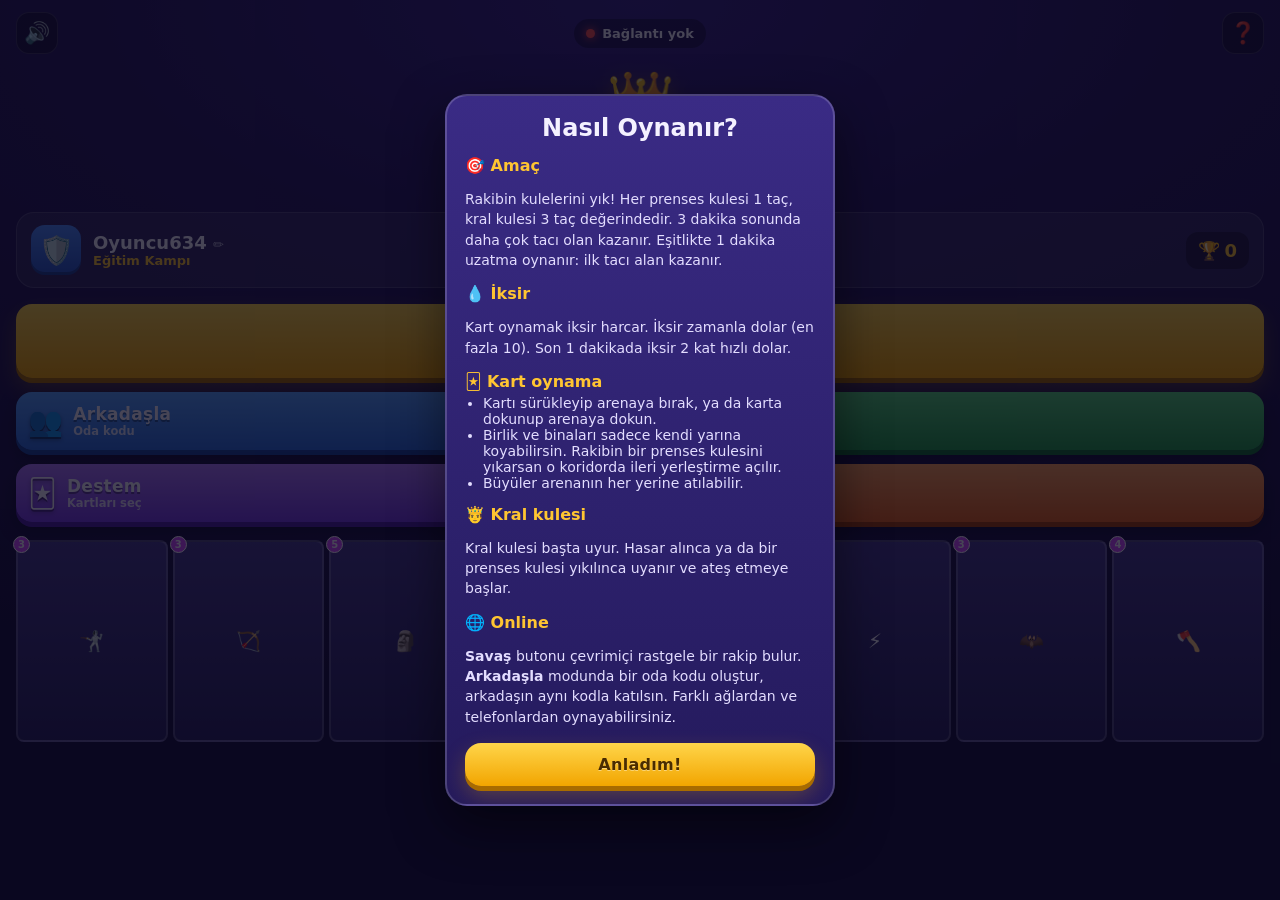
==== tac-arena/www/index.html @ 37b91385 "Add Taç Arena: online Clash Royale-style tower battle game for Android - HTML5/Canvas game engine wi" ====
<!DOCTYPE html>
<html lang="tr">
<head>
  <meta charset="UTF-8">
  <meta name="viewport" content="width=device-width, initial-scale=1, maximum-scale=1, user-scalable=no, viewport-fit=cover">
  <meta name="theme-color" content="#1b1440">
  <title>Taç Arena</title>
  <link rel="stylesheet" href="css/style.css">
</head>
<body>
<div id="app">

  <!-- ============ ANA MENÜ ============ -->
  <section id="home" class="screen active">
    <div class="home-top">
      <button class="icon-btn" id="btnSound" aria-label="Ses">🔊</button>
      <div class="net-pill" id="netPill"><span class="dot"></span><span id="netText">Bağlanıyor…</span></div>
      <button class="icon-btn" id="btnHelp" aria-label="Nasıl oynanır">❓</button>
    </div>

    <div class="logo">
      <div class="logo-crown">👑</div>
      <h1>TAÇ ARENA</h1>
      <p>Kuleleri yık, tacı kap!</p>
    </div>

    <div class="profile-card" id="profileCard">
      <div class="avatar" id="pAvatar">🛡️</div>
      <div class="pinfo">
        <div class="pname"><span id="pName">Oyuncu</span> <span class="edit">✏️</span></div>
        <div class="parena" id="pArena">Eğitim Kampı</div>
      </div>
      <div class="ptrophy"><span>🏆</span><b id="pTrophy">0</b></div>
    </div>

    <div class="menu">
      <button class="btn btn-big btn-gold" id="btnOnline">
        <span class="bi">⚔️</span><span><b>SAVAŞ</b><small>Online rakip bul</small></span>
      </button>
      <div class="menu-row">
        <button class="btn btn-blue" id="btnFriend"><span class="bi">👥</span><span><b>Arkadaşla</b><small>Oda kodu</small></span></button>
        <button class="btn btn-green" id="btnBot"><span class="bi">🤖</span><span><b>Antrenman</b><small>Bota karşı</small></span></button>
      </div>
      <div class="menu-row">
        <button class="btn btn-purple" id="btnDeck"><span class="bi">🃏</span><span><b>Destem</b><small>Kartları seç</small></span></button>
        <button class="btn btn-orange" id="btnAch"><span class="bi">🏅</span><span><b>Başarımlar</b><small id="achCount">0/0</small></span></button>
      </div>
    </div>

    <div class="deck-preview" id="deckPreview"></div>
    <div class="stats-line" id="statsLine"></div>
  </section>

  <!-- ============ DESTE ============ -->
  <section id="deck" class="screen">
    <header class="bar">
      <button class="icon-btn" data-back>←</button>
      <h2>Destem</h2>
      <div class="avg">Ort. ⚗️ <b id="avgElixir">0</b></div>
    </header>
    <div class="scroll">
      <div class="hint" id="deckHint">Bir karta dokun: bilgi gör, desteye ekle veya değiştir.</div>
      <div class="card-grid deck-grid" id="deckGrid"></div>
      <h3 class="sub">Tüm Kartlar <small id="collCount"></small></h3>
      <div class="card-grid" id="collGrid"></div>
    </div>
  </section>

  <!-- ============ ARAMA ============ -->
  <section id="search" class="screen center">
    <div class="search-box">
      <div class="spinner"><span>⚔️</span></div>
      <h2 id="searchTitle">Rakip aranıyor…</h2>
      <div class="search-time" id="searchTime">0:00</div>
      <p class="muted" id="searchInfo">Çevrimiçi oyuncular: –</p>
      <p class="tip" id="searchTip"></p>
      <button class="btn btn-red" id="btnCancelSearch">İptal</button>
    </div>
  </section>

  <!-- ============ ARKADAŞ ODASI ============ -->
  <section id="room" class="screen">
    <header class="bar">
      <button class="icon-btn" data-back>←</button>
      <h2>Arkadaşla Oyna</h2>
      <div></div>
    </header>
    <div class="scroll room-body">
      <div class="panel">
        <h3>1) Oda oluştur</h3>
        <p class="muted">Kodu arkadaşına gönder, o da “Katıl” kısmına yazsın.</p>
        <button class="btn btn-gold wide" id="btnCreateRoom">Oda Oluştur</button>
        <div class="room-code hidden" id="roomCodeBox">
          <div class="code" id="roomCode">----</div>
          <button class="btn btn-small" id="btnShareCode">📋 Kopyala / Paylaş</button>
        </div>
      </div>
      <div class="or">veya</div>
      <div class="panel">
        <h3>2) Odaya katıl</h3>
        <input id="roomInput" class="code-input" inputmode="numeric" maxlength="4" placeholder="0000" autocomplete="off">
        <button class="btn btn-blue wide" id="btnJoinRoom">Katıl</button>
      </div>
      <div class="room-status" id="roomStatus"></div>
    </div>
  </section>

  <!-- ============ OYUN ============ -->
  <section id="game" class="screen">
    <div class="hud-top">
      <div class="opp">
        <div class="opp-name" id="oppName">Rakip</div>
        <div class="opp-tr" id="oppTr"></div>
      </div>
      <div class="score"><span class="cr blue" id="crMe">0</span><span class="crown">👑</span><span class="cr red" id="crOp">0</span></div>
      <div class="timer-box">
        <div class="timer-label" id="timerLabel">Kalan süre</div>
        <div class="timer" id="timer">3:00</div>
      </div>
    </div>
    <div class="arena-wrap" id="arenaWrap">
      <canvas id="cv"></canvas>
      <div class="banner" id="banner"></div>
      <button class="icon-btn float-l" id="btnMenu" aria-label="Menü">⚙️</button>
      <button class="icon-btn float-r" id="btnEmote" aria-label="Emoji">😀</button>
      <div class="emote-panel hidden" id="emotePanel"></div>
      <div class="waiting hidden" id="waitOverlay">
        <div class="spinner small"><span>⏳</span></div>
        <div id="waitText">Rakip bağlanıyor…</div>
      </div>
    </div>
    <div class="hud-bottom">
      <div class="hand">
        <div class="next-card" id="nextCard"><small>Sıradaki</small><div class="nc-art"></div></div>
        <div class="slots" id="slots"></div>
      </div>
      <div class="elixir">
        <div class="drop">💧<b id="elixirNum">5</b></div>
        <div class="ebar"><div class="efill" id="elixirFill"></div><div class="eticks"></div></div>
      </div>
    </div>
  </section>

  <!-- ============ MODAL ============ -->
  <div class="modal hidden" id="modal">
    <div class="modal-box" id="modalBox"></div>
  </div>
  <div class="toast" id="toast"></div>
</div>

<script src="lib/supabase.js"></script>
<script src="js/cards.js"></script>
<script src="js/sim.js"></script>
<script src="js/ai.js"></script>
<script src="js/net.js"></script>
<script src="js/session.js"></script>
<script src="js/render.js"></script>
<script src="js/audio.js"></script>
<script src="js/main.js"></script>
</body>
</html>
---- tac-arena/www/css/style.css ----
:root {
  --bg1: #1b1440;
  --bg2: #2c1d63;
  --panel: rgba(255, 255, 255, 0.07);
  --panel-b: rgba(255, 255, 255, 0.14);
  --text: #f4f1ff;
  --muted: #b9b0de;
  --gold: #ffc531;
  --gold-d: #c98a06;
  --blue: #3b82f6;
  --red: #ef4444;
  --elixir: #d14cff;
  --safe-top: env(safe-area-inset-top, 0px);
  --safe-bot: env(safe-area-inset-bottom, 0px);
}

* { box-sizing: border-box; -webkit-tap-highlight-color: transparent; }
html, body {
  margin: 0; padding: 0; height: 100%; overflow: hidden;
  background: var(--bg1); color: var(--text);
  font-family: system-ui, -apple-system, "Segoe UI", Roboto, "Noto Sans", sans-serif;
  touch-action: none; user-select: none; -webkit-user-select: none;
  overscroll-behavior: none;
}
button { font: inherit; color: inherit; border: 0; background: none; cursor: pointer; }
input { font: inherit; }

#app {
  position: fixed; inset: 0;
  background: radial-gradient(120% 80% at 50% 0%, #3d2a8a 0%, var(--bg2) 35%, var(--bg1) 100%);
}

.screen { position: absolute; inset: 0; display: none; flex-direction: column; padding-top: var(--safe-top); padding-bottom: var(--safe-bot); }
.screen.active { display: flex; animation: fadeIn .22s ease; }
.screen.center { align-items: center; justify-content: center; }
@keyframes fadeIn { from { opacity: 0; transform: translateY(6px); } to { opacity: 1; transform: none; } }
.hidden { display: none !important; }
.muted { color: var(--muted); }

/* ---------- Butonlar ---------- */
.btn {
  position: relative; display: flex; align-items: center; justify-content: center; gap: 10px;
  padding: 12px 16px; border-radius: 16px; font-weight: 800; letter-spacing: .3px;
  background: linear-gradient(#5a5f78, #3e4258); box-shadow: 0 5px 0 #262838, 0 8px 18px rgba(0,0,0,.35);
  text-shadow: 0 2px 0 rgba(0,0,0,.35); transition: transform .08s, box-shadow .08s;
}
.btn:active { transform: translateY(4px); box-shadow: 0 1px 0 #262838, 0 3px 8px rgba(0,0,0,.35); }
.btn small { display: block; font-weight: 600; font-size: 11.5px; opacity: .85; letter-spacing: 0; text-shadow: none; }
.btn b { display: block; font-size: 17px; }
.btn .bi { font-size: 28px; filter: drop-shadow(0 2px 2px rgba(0,0,0,.35)); }
.btn > span:not(.bi) { text-align: left; }
.btn-gold { background: linear-gradient(#ffd54a, #f2a500); color: #4a2c00; text-shadow: 0 1px 0 rgba(255,255,255,.4); box-shadow: 0 5px 0 #a86b00, 0 10px 22px rgba(255,180,0,.25); }
.btn-gold:active { box-shadow: 0 1px 0 #a86b00; }
.btn-blue { background: linear-gradient(#5aa2ff, #2f6fe0); box-shadow: 0 5px 0 #1d47a0, 0 8px 18px rgba(0,0,0,.35); }
.btn-blue:active { box-shadow: 0 1px 0 #1d47a0; }
.btn-green { background: linear-gradient(#5ad37a, #26a04a); box-shadow: 0 5px 0 #167033, 0 8px 18px rgba(0,0,0,.35); }
.btn-green:active { box-shadow: 0 1px 0 #167033; }
.btn-purple { background: linear-gradient(#b27bff, #7a3ee8); box-shadow: 0 5px 0 #4f22a6, 0 8px 18px rgba(0,0,0,.35); }
.btn-purple:active { box-shadow: 0 1px 0 #4f22a6; }
.btn-orange { background: linear-gradient(#ffa25a, #e8651e); box-shadow: 0 5px 0 #a8410c, 0 8px 18px rgba(0,0,0,.35); }
.btn-orange:active { box-shadow: 0 1px 0 #a8410c; }
.btn-red { background: linear-gradient(#ff6b6b, #d63333); box-shadow: 0 5px 0 #8f1c1c, 0 8px 18px rgba(0,0,0,.35); }
.btn-red:active { box-shadow: 0 1px 0 #8f1c1c; }
.btn-big { padding: 16px 18px; font-size: 20px; }
.btn-big b { font-size: 24px; }
.btn-big .bi { font-size: 36px; }
.btn-small { padding: 8px 12px; font-size: 14px; border-radius: 12px; }
.btn.wide { width: 100%; }
.btn:disabled { filter: grayscale(.8) brightness(.7); }

.icon-btn {
  width: 42px; height: 42px; border-radius: 13px; font-size: 21px;
  background: rgba(0,0,0,.28); border: 1px solid rgba(255,255,255,.15);
  display: flex; align-items: center; justify-content: center;
}
.icon-btn:active { transform: scale(.94); }

/* ---------- Ana menü ---------- */
#home { padding-left: 16px; padding-right: 16px; overflow-y: auto; touch-action: pan-y; }
.home-top { display: flex; align-items: center; justify-content: space-between; margin-top: 12px; }
.net-pill { display: flex; align-items: center; gap: 7px; padding: 7px 12px; border-radius: 99px; background: rgba(0,0,0,.3); font-size: 13px; font-weight: 700; }
.net-pill .dot { width: 9px; height: 9px; border-radius: 50%; background: #f5a623; box-shadow: 0 0 8px #f5a623; }
.net-pill.ok .dot { background: #3ddc84; box-shadow: 0 0 8px #3ddc84; }
.net-pill.err .dot { background: #ff5252; box-shadow: 0 0 8px #ff5252; }

.logo { text-align: center; margin: 14px 0 12px; }
.logo-crown { font-size: 54px; animation: float 3s ease-in-out infinite; filter: drop-shadow(0 6px 10px rgba(255,190,0,.45)); }
@keyframes float { 50% { transform: translateY(-6px) rotate(-4deg); } }
.logo h1 {
  margin: 0; font-size: 40px; font-weight: 900; letter-spacing: 3px;
  background: linear-gradient(#fff3b0, #ffc531 55%, #e08a00); -webkit-background-clip: text; background-clip: text; color: transparent;
  filter: drop-shadow(0 3px 0 #5a2d00);
}
.logo p { margin: 4px 0 0; color: var(--muted); font-weight: 600; }

.profile-card {
  display: flex; align-items: center; gap: 12px; padding: 12px 14px; border-radius: 18px;
  background: var(--panel); border: 1px solid var(--panel-b); margin-bottom: 16px;
}
.avatar { width: 50px; height: 50px; border-radius: 14px; background: linear-gradient(#4f8dff, #2c58c9); display: flex; align-items: center; justify-content: center; font-size: 28px; box-shadow: inset 0 -3px 0 rgba(0,0,0,.25); }
.pinfo { flex: 1; min-width: 0; }
.pname { font-weight: 800; font-size: 18px; white-space: nowrap; overflow: hidden; text-overflow: ellipsis; }
.pname .edit { font-size: 13px; opacity: .7; }
.parena { color: var(--gold); font-size: 13px; font-weight: 700; }
.ptrophy { display: flex; align-items: center; gap: 4px; background: rgba(0,0,0,.3); padding: 8px 12px; border-radius: 12px; font-size: 18px; }
.ptrophy b { color: var(--gold); }

.menu { display: flex; flex-direction: column; gap: 14px; }
.menu-row { display: grid; grid-template-columns: 1fr 1fr; gap: 12px; }
.menu-row .btn { justify-content: flex-start; padding: 12px; }

.deck-preview { display: grid; grid-template-columns: repeat(8, 1fr); gap: 5px; margin: 18px 0 8px; }
.deck-preview .mini { aspect-ratio: 3/4; border-radius: 8px; background: linear-gradient(#4a3d8f, #2d2563); display: flex; align-items: center; justify-content: center; font-size: 20px; border: 2px solid rgba(255,255,255,.18); position: relative; }
.deck-preview .mini i { position: absolute; top: -6px; left: -5px; font-style: normal; font-size: 10px; font-weight: 900; background: var(--elixir); border-radius: 50%; width: 17px; height: 17px; display: flex; align-items: center; justify-content: center; border: 1.5px solid #fff; }
.stats-line { text-align: center; color: var(--muted); font-size: 13px; margin: 6px 0 18px; }

/* ---------- Üst bar ---------- */
header.bar { display: flex; align-items: center; justify-content: space-between; gap: 10px; padding: 10px 14px; background: rgba(0,0,0,.25); border-bottom: 1px solid rgba(255,255,255,.08); }
header.bar h2 { margin: 0; font-size: 20px; }
header.bar .avg { font-size: 14px; background: rgba(0,0,0,.3); padding: 6px 10px; border-radius: 10px; }
header.bar .avg b { color: #e7a6ff; }
.scroll { flex: 1; overflow-y: auto; padding: 14px 16px 30px; touch-action: pan-y; -webkit-overflow-scrolling: touch; }
.hint { color: var(--muted); font-size: 13px; text-align: center; margin-bottom: 10px; }
.hint.swap { color: var(--gold); font-weight: 800; animation: pulse 1s infinite; }
@keyframes pulse { 50% { opacity: .55; } }
h3.sub { margin: 20px 0 10px; font-size: 16px; }
h3.sub small { color: var(--muted); font-weight: 600; }

/* ---------- Kartlar ---------- */
.card-grid { display: grid; grid-template-columns: repeat(4, 1fr); gap: 10px; }
.deck-grid { padding: 10px; border-radius: 16px; background: rgba(0,0,0,.22); border: 1px solid rgba(255,255,255,.08); }
.tcard {
  position: relative; aspect-ratio: 3/4; border-radius: 12px;
  background: linear-gradient(160deg, #5b4bb0, #2e2470);
  border: 3px solid var(--rc, #9fb3c8);
  box-shadow: 0 4px 0 rgba(0,0,0,.35);
  display: flex; flex-direction: column; align-items: center; justify-content: center;
  transition: transform .1s;
}
.tcard:active { transform: scale(.95); }
.tcard .art { font-size: 34px; line-height: 1; filter: drop-shadow(0 3px 2px rgba(0,0,0,.4)); }
.tcard .nm { position: absolute; bottom: 3px; left: 2px; right: 2px; font-size: 9.5px; font-weight: 800; text-align: center; line-height: 1.05; text-shadow: 0 1px 2px #000; }
.tcard .cost {
  position: absolute; top: -7px; left: -7px; width: 24px; height: 24px; border-radius: 50%;
  background: radial-gradient(circle at 35% 30%, #f3a6ff, var(--elixir) 60%, #7a1fa8);
  border: 2px solid #fff; font-weight: 900; font-size: 13px; display: flex; align-items: center; justify-content: center;
  text-shadow: 0 1px 1px rgba(0,0,0,.5);
}
.tcard .type { position: absolute; top: 3px; right: 5px; font-size: 10px; opacity: .85; }
.tcard.in-deck { opacity: .38; }
.tcard.in-deck::after { content: '✓'; position: absolute; right: 4px; bottom: 16px; font-weight: 900; color: #3ddc84; }
.tcard.selected { outline: 3px solid var(--gold); outline-offset: 2px; animation: wiggle .5s ease-in-out infinite; }
@keyframes wiggle { 25% { transform: rotate(-2deg); } 75% { transform: rotate(2deg); } }

/* ---------- Arama ---------- */
.search-box { text-align: center; padding: 20px; max-width: 360px; }
.spinner { width: 120px; height: 120px; margin: 0 auto 18px; border-radius: 50%; border: 6px solid rgba(255,255,255,.12); border-top-color: var(--gold); animation: spin 1s linear infinite; display: flex; align-items: center; justify-content: center; }
.spinner span { font-size: 46px; animation: spin 1s linear infinite reverse; }
.spinner.small { width: 64px; height: 64px; border-width: 5px; margin-bottom: 10px; }
.spinner.small span { font-size: 24px; }
@keyframes spin { to { transform: rotate(360deg); } }
.search-box h2 { margin: 0 0 6px; }
.search-time { font-size: 28px; font-weight: 900; color: var(--gold); margin-bottom: 8px; }
.tip { font-size: 13px; color: #d6ccff; background: rgba(0,0,0,.25); border-radius: 12px; padding: 10px 12px; margin: 18px 0 22px; min-height: 40px; }

/* ---------- Oda ---------- */
.room-body { display: flex; flex-direction: column; gap: 12px; }
.panel { background: var(--panel); border: 1px solid var(--panel-b); border-radius: 18px; padding: 16px; }
.panel h3 { margin: 0 0 6px; }
.panel p { margin: 0 0 12px; font-size: 13px; }
.or { text-align: center; color: var(--muted); font-weight: 700; }
.room-code { text-align: center; margin-top: 14px; }
.room-code .code { font-size: 54px; font-weight: 900; letter-spacing: 12px; color: var(--gold); text-shadow: 0 3px 0 #6b3d00; margin-bottom: 8px; }
.code-input {
  width: 100%; text-align: center; font-size: 34px; font-weight: 900; letter-spacing: 14px;
  padding: 10px; border-radius: 14px; border: 2px solid rgba(255,255,255,.2); background: rgba(0,0,0,.3); color: #fff; margin-bottom: 12px;
  user-select: text; -webkit-user-select: text; touch-action: manipulation;
}
.room-status { text-align: center; font-weight: 800; min-height: 24px; color: var(--gold); }

/* ---------- Oyun ---------- */
#game { background: #1d361d; }
.hud-top {
  display: flex; align-items: center; justify-content: space-between; gap: 8px; padding: 6px 10px;
  background: linear-gradient(#3a1414, #2a0f0f); border-bottom: 2px solid #000; height: 52px; flex: none;
}
.opp { min-width: 0; flex: 1; }
.opp-name { font-weight: 800; font-size: 15px; color: #ffb4b4; white-space: nowrap; overflow: hidden; text-overflow: ellipsis; }
.opp-tr { font-size: 11.5px; color: #e5c07b; }
.score { display: flex; align-items: center; gap: 6px; font-weight: 900; font-size: 22px; background: rgba(0,0,0,.35); padding: 3px 12px; border-radius: 12px; }
.score .crown { font-size: 18px; }
.cr.blue { color: #6fb1ff; } .cr.red { color: #ff6b6b; }
.timer-box { flex: 1; text-align: right; }
.timer-label { font-size: 10.5px; color: #ffd27a; text-transform: uppercase; font-weight: 800; letter-spacing: .5px; }
.timer { font-size: 22px; font-weight: 900; font-variant-numeric: tabular-nums; }
.timer.urgent { color: #ff6b6b; animation: pulse .8s infinite; }

.arena-wrap { position: relative; flex: 1; min-height: 0; }
#cv { position: absolute; inset: 0; width: 100%; height: 100%; display: block; touch-action: none; }
.float-l { position: absolute; left: 8px; top: 8px; }
.float-r { position: absolute; right: 8px; bottom: 8px; }
.banner {
  position: absolute; left: 0; right: 0; top: 38%; text-align: center; pointer-events: none;
  font-size: 34px; font-weight: 900; color: #fff; text-shadow: 0 3px 0 #000, 0 0 20px rgba(0,0,0,.6);
  opacity: 0; transform: scale(.6); transition: opacity .25s, transform .25s;
}
.banner.show { opacity: 1; transform: scale(1); }
.banner small { display: block; font-size: 16px; color: #ffd27a; }
.emote-panel { position: absolute; right: 8px; bottom: 58px; display: grid; grid-template-columns: repeat(3, 46px); gap: 6px; background: rgba(0,0,0,.6); padding: 8px; border-radius: 14px; }
.emote-panel button { font-size: 28px; height: 46px; border-radius: 10px; background: rgba(255,255,255,.1); }
.waiting { position: absolute; inset: 0; background: rgba(10,8,30,.75); display: flex; flex-direction: column; align-items: center; justify-content: center; font-weight: 800; font-size: 18px; }

.hud-bottom { flex: none; background: linear-gradient(#2a2058, #1b1440); border-top: 2px solid #000; padding: 8px 8px 8px; }
.hand { display: flex; gap: 8px; align-items: flex-end; }
.next-card { width: 15%; text-align: center; color: var(--muted); font-size: 10px; font-weight: 800; }
.next-card .nc-art { margin-top: 3px; aspect-ratio: 3/4; border-radius: 9px; background: rgba(0,0,0,.35); display: flex; align-items: center; justify-content: center; font-size: 22px; border: 2px solid rgba(255,255,255,.15); position: relative; }
.slots { flex: 1; display: grid; grid-template-columns: repeat(4, 1fr); gap: 7px; }
.slot { position: relative; aspect-ratio: 3/4; max-height: 19vh; touch-action: none; }
.slot .tcard { width: 100%; height: 100%; }
.slot .tcard .art { font-size: 36px; }
.slot.selected .tcard { transform: translateY(-10px); outline: 3px solid #fff; outline-offset: 1px; }
.slot.poor .tcard { filter: grayscale(.85) brightness(.75); }
.slot.pending .tcard { opacity: .25; }
.slot .shade { position: absolute; left: 0; right: 0; bottom: 0; background: rgba(0,0,0,.45); border-radius: 0 0 12px 12px; pointer-events: none; }
.slot.cycle .tcard { animation: pop .25s ease; }
@keyframes pop { from { transform: scale(.6) translateY(20px); opacity: 0; } }

.elixir { display: flex; align-items: center; gap: 8px; margin-top: 8px; }
.drop { display: flex; align-items: center; justify-content: center; width: 44px; height: 30px; border-radius: 10px; font-size: 16px; background: rgba(0,0,0,.3); }
.drop b { font-size: 19px; margin-left: 2px; color: #f3b6ff; }
.ebar { position: relative; flex: 1; height: 22px; border-radius: 11px; background: rgba(0,0,0,.45); overflow: hidden; border: 2px solid #000; }
.efill { position: absolute; left: 0; top: 0; bottom: 0; width: 50%; background: linear-gradient(#ee8bff, #b02ee0 60%, #8e1fbd); }
.efill.dbl { background: linear-gradient(#ffb8f0, #ff4fd8 60%, #c11fa0); }
.eticks { position: absolute; inset: 0; background: repeating-linear-gradient(90deg, transparent 0, transparent calc(10% - 2px), rgba(0,0,0,.45) calc(10% - 2px), rgba(0,0,0,.45) 10%); }

/* ---------- Modal ---------- */
.modal { position: absolute; inset: 0; background: rgba(5,3,20,.72); display: flex; align-items: center; justify-content: center; z-index: 50; padding: 18px; animation: fadeIn .18s; }
.modal-box { width: 100%; max-width: 390px; max-height: 88vh; overflow-y: auto; touch-action: pan-y; background: linear-gradient(#3a2b85, #241a5c); border: 2px solid rgba(255,255,255,.18); border-radius: 22px; padding: 18px; box-shadow: 0 20px 50px rgba(0,0,0,.5); }
.modal-box h2 { margin: 0 0 10px; text-align: center; }
.modal-box p { line-height: 1.45; }
.modal-actions { display: flex; gap: 10px; margin-top: 16px; }
.modal-actions .btn { flex: 1; }
.modal-input { width: 100%; padding: 12px; font-size: 18px; border-radius: 12px; border: 2px solid rgba(255,255,255,.2); background: rgba(0,0,0,.3); color: #fff; font-weight: 700; user-select: text; -webkit-user-select: text; touch-action: manipulation; }

.result-title { font-size: 40px; font-weight: 900; text-align: center; margin: 4px 0; }
.result-title.win { color: var(--gold); text-shadow: 0 3px 0 #6b3d00; }
.result-title.lose { color: #ff8080; text-shadow: 0 3px 0 #5a0000; }
.result-title.draw { color: #cfd8ff; }
.result-crowns { display: flex; justify-content: center; gap: 8px; font-size: 44px; margin: 6px 0 10px; }
.result-crowns span { filter: grayscale(1) brightness(.4); transition: filter .3s, transform .3s; }
.result-crowns span.on { filter: none; animation: crownIn .5s ease backwards; }
@keyframes crownIn { from { transform: scale(2.2); opacity: 0; } }
.result-sub { text-align: center; color: var(--muted); font-weight: 700; }
.result-trophy { text-align: center; font-size: 26px; font-weight: 900; margin: 10px 0; }
.result-trophy.up { color: #5dff9a; } .result-trophy.down { color: #ff8080; }
.new-ach { background: rgba(255,197,49,.15); border: 1px solid var(--gold); border-radius: 12px; padding: 8px 10px; margin-top: 8px; font-weight: 800; color: var(--gold); text-align: center; }

.card-info { display: flex; gap: 14px; align-items: center; margin-bottom: 10px; }
.card-info .tcard { width: 92px; flex: none; }
.card-info .tcard .art { font-size: 46px; }
.card-info h2 { text-align: left; margin: 0; }
.rar { font-size: 13px; font-weight: 800; }
.stat-grid { display: grid; grid-template-columns: 1fr 1fr; gap: 6px; margin: 10px 0; }
.stat { background: rgba(0,0,0,.25); border-radius: 10px; padding: 7px 9px; font-size: 12px; color: var(--muted); }
.stat b { display: block; color: #fff; font-size: 15px; }

.diff-list { display: flex; flex-direction: column; gap: 12px; margin-top: 8px; }

.ach-list { display: flex; flex-direction: column; gap: 8px; }
.ach { display: flex; gap: 12px; align-items: center; background: rgba(0,0,0,.25); border-radius: 14px; padding: 10px 12px; }
.ach .ai { font-size: 30px; filter: grayscale(1) opacity(.5); }
.ach.done .ai { filter: none; }
.ach .at b { display: block; }
.ach .at small { color: var(--muted); }
.ach.done { border: 1px solid rgba(255,197,49,.6); }
.ach .prog { margin-left: auto; font-weight: 800; color: var(--muted); font-size: 13px; white-space: nowrap; }
.ach.done .prog { color: var(--gold); }

.howto h3 { margin: 14px 0 4px; color: var(--gold); font-size: 16px; }
.howto p, .howto li { font-size: 14px; color: #e3ddff; }
.howto ul { padding-left: 18px; margin: 4px 0; }

.toast {
  position: absolute; left: 50%; bottom: 26%; transform: translateX(-50%) translateY(20px);
  background: rgba(0,0,0,.85); color: #fff; padding: 10px 16px; border-radius: 12px; font-weight: 700; font-size: 14px;
  opacity: 0; pointer-events: none; transition: opacity .2s, transform .2s; z-index: 60; max-width: 86%; text-align: center;
}
.toast.show { opacity: 1; transform: translateX(-50%); }
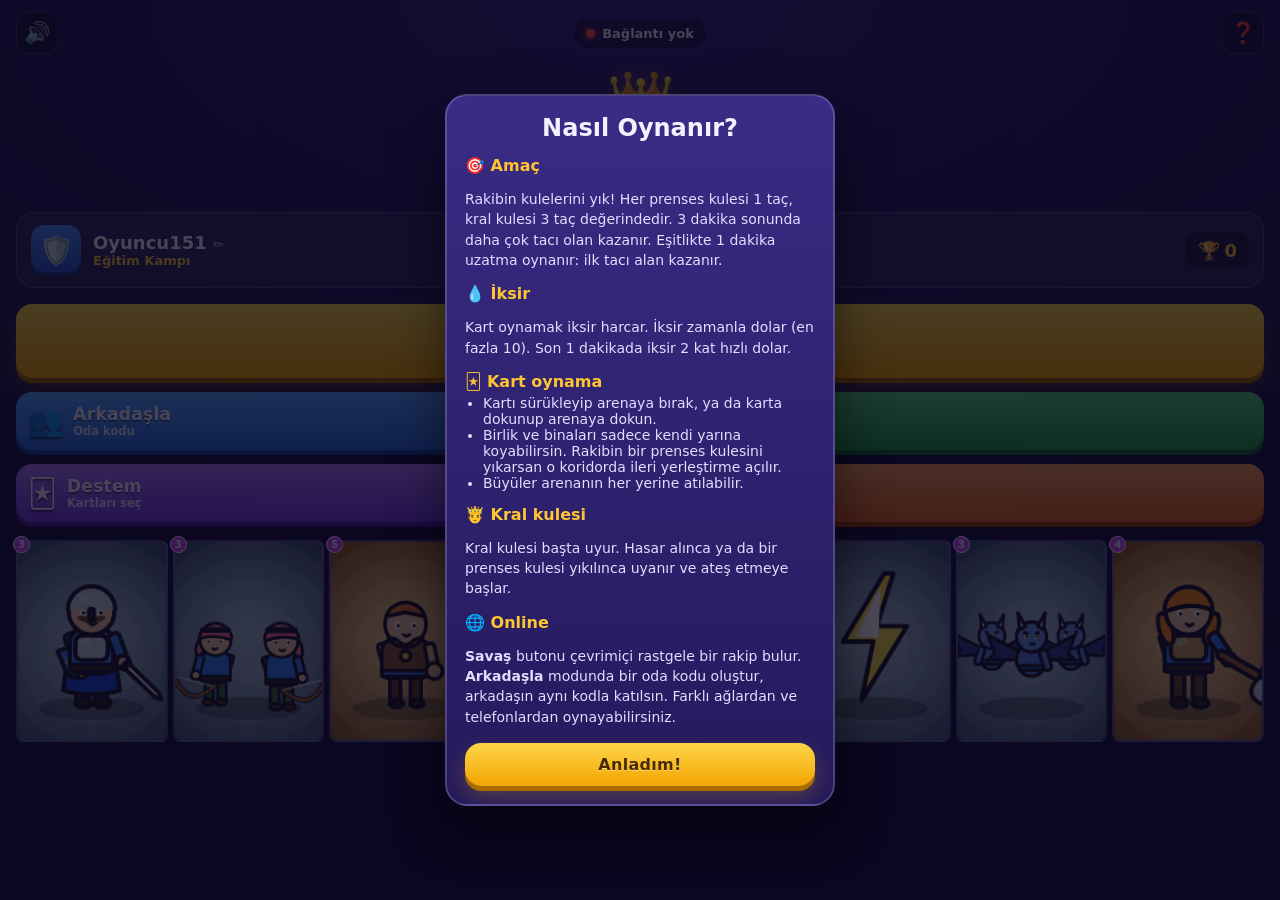
==== commit dd9444b9: "Taç Arena 1.1: drawn animated characters, 3D arena, smoother online - Replace emoji sprites with vec" ====
--- a/tac-arena/www/index.html
+++ b/tac-arena/www/index.html
@@ -108,9 +108,11 @@
   <!-- ============ OYUN ============ -->
   <section id="game" class="screen">
     <div class="hud-top">
+      <button class="icon-btn small" id="btnMenu" aria-label="Menü">⚙️</button>
       <div class="opp">
         <div class="opp-name" id="oppName">Rakip</div>
         <div class="opp-tr" id="oppTr"></div>
+        <div class="net-q" id="netQ"></div>
       </div>
       <div class="score"><span class="cr blue" id="crMe">0</span><span class="crown">👑</span><span class="cr red" id="crOp">0</span></div>
       <div class="timer-box">
@@ -121,9 +123,10 @@
     <div class="arena-wrap" id="arenaWrap">
       <canvas id="cv"></canvas>
       <div class="banner" id="banner"></div>
-      <button class="icon-btn float-l" id="btnMenu" aria-label="Menü">⚙️</button>
-      <button class="icon-btn float-r" id="btnEmote" aria-label="Emoji">😀</button>
+      <div class="countdown hidden" id="countdown"></div>
+      <div class="lag-warn hidden" id="lagWarn">📶 Bağlantı zayıf…</div>
       <div class="emote-panel hidden" id="emotePanel"></div>
+      <div class="fx-layer" id="fxLayer"></div>
       <div class="waiting hidden" id="waitOverlay">
         <div class="spinner small"><span>⏳</span></div>
         <div id="waitText">Rakip bağlanıyor…</div>
@@ -135,6 +138,7 @@
         <div class="slots" id="slots"></div>
       </div>
       <div class="elixir">
+        <button class="icon-btn small" id="btnEmote" aria-label="Emoji">😀</button>
         <div class="drop">💧<b id="elixirNum">5</b></div>
         <div class="ebar"><div class="efill" id="elixirFill"></div><div class="eticks"></div></div>
       </div>
@@ -154,6 +158,7 @@
 <script src="js/ai.js"></script>
 <script src="js/net.js"></script>
 <script src="js/session.js"></script>
+<script src="js/art.js"></script>
 <script src="js/render.js"></script>
 <script src="js/audio.js"></script>
 <script src="js/main.js"></script>
--- a/tac-arena/www/css/style.css
+++ b/tac-arena/www/css/style.css
@@ -110,7 +110,9 @@
 .menu-row .btn { justify-content: flex-start; padding: 12px; }
 
 .deck-preview { display: grid; grid-template-columns: repeat(8, 1fr); gap: 5px; margin: 18px 0 8px; }
-.deck-preview .mini { aspect-ratio: 3/4; border-radius: 8px; background: linear-gradient(#4a3d8f, #2d2563); display: flex; align-items: center; justify-content: center; font-size: 20px; border: 2px solid rgba(255,255,255,.18); position: relative; }
+.deck-preview .mini { aspect-ratio: 3/4; border-radius: 8px; background: linear-gradient(#4a3d8f, #2d2563); border: 2px solid rgba(255,255,255,.18); position: relative; }
+.deck-preview .mini img { position: absolute; inset: 0; width: 100%; height: 100%; object-fit: cover; border-radius: 6px; }
+.deck-preview .mini i { z-index: 1; }
 .deck-preview .mini i { position: absolute; top: -6px; left: -5px; font-style: normal; font-size: 10px; font-weight: 900; background: var(--elixir); border-radius: 50%; width: 17px; height: 17px; display: flex; align-items: center; justify-content: center; border: 1.5px solid #fff; }
 .stats-line { text-align: center; color: var(--muted); font-size: 13px; margin: 6px 0 18px; }
 
@@ -138,15 +140,17 @@
   transition: transform .1s;
 }
 .tcard:active { transform: scale(.95); }
-.tcard .art { font-size: 34px; line-height: 1; filter: drop-shadow(0 3px 2px rgba(0,0,0,.4)); }
+.tcard { overflow: visible; }
+.tcard .art { position: absolute; inset: 0; width: 100%; height: 100%; object-fit: cover; border-radius: 9px; pointer-events: none; }
+.tcard .nm { z-index: 1; }
 .tcard .nm { position: absolute; bottom: 3px; left: 2px; right: 2px; font-size: 9.5px; font-weight: 800; text-align: center; line-height: 1.05; text-shadow: 0 1px 2px #000; }
 .tcard .cost {
   position: absolute; top: -7px; left: -7px; width: 24px; height: 24px; border-radius: 50%;
   background: radial-gradient(circle at 35% 30%, #f3a6ff, var(--elixir) 60%, #7a1fa8);
   border: 2px solid #fff; font-weight: 900; font-size: 13px; display: flex; align-items: center; justify-content: center;
-  text-shadow: 0 1px 1px rgba(0,0,0,.5);
-}
-.tcard .type { position: absolute; top: 3px; right: 5px; font-size: 10px; opacity: .85; }
+  text-shadow: 0 1px 1px rgba(0,0,0,.5); z-index: 2;
+}
+.tcard .type { position: absolute; top: 3px; right: 5px; font-size: 10px; opacity: .85; z-index: 2; }
 .tcard.in-deck { opacity: .38; }
 .tcard.in-deck::after { content: '✓'; position: absolute; right: 4px; bottom: 16px; font-weight: 900; color: #3ddc84; }
 .tcard.selected { outline: 3px solid var(--gold); outline-offset: 2px; animation: wiggle .5s ease-in-out infinite; }
@@ -197,8 +201,19 @@
 
 .arena-wrap { position: relative; flex: 1; min-height: 0; }
 #cv { position: absolute; inset: 0; width: 100%; height: 100%; display: block; touch-action: none; }
-.float-l { position: absolute; left: 8px; top: 8px; }
-.float-r { position: absolute; right: 8px; bottom: 8px; }
+.icon-btn.small { width: 36px; height: 36px; font-size: 18px; border-radius: 11px; flex: none; }
+.net-q { font-size: 10px; font-weight: 800; color: #9be59b; }
+.net-q.bad { color: #ffb36b; }
+.lag-warn { position: absolute; top: 8px; left: 50%; transform: translateX(-50%); background: rgba(0,0,0,.75); color: #ffd27a; padding: 6px 12px; border-radius: 99px; font-weight: 800; font-size: 13px; pointer-events: none; }
+.countdown { position: absolute; inset: 0; display: flex; align-items: center; justify-content: center; pointer-events: none;
+  font-size: 110px; font-weight: 900; color: #fff; text-shadow: 0 6px 0 #3b1a6b, 0 0 40px rgba(0,0,0,.5); }
+.countdown.tick { animation: cdPop .9s ease-out; }
+@keyframes cdPop { 0% { transform: scale(2.2); opacity: 0; } 25% { transform: scale(1); opacity: 1; } 80% { opacity: 1; } 100% { transform: scale(.7); opacity: 0; } }
+.fx-layer { position: absolute; inset: 0; pointer-events: none; overflow: hidden; }
+.fly-crown { position: fixed; font-size: 34px; z-index: 40; pointer-events: none; transition: transform .9s cubic-bezier(.5,-0.3,.6,1), opacity .9s; filter: drop-shadow(0 4px 6px rgba(0,0,0,.5)); }
+.confetti { position: fixed; top: -20px; width: 9px; height: 14px; z-index: 55; pointer-events: none; animation: fall linear forwards; }
+@keyframes fall { to { transform: translateY(110vh) rotate(720deg); } }
+.ebar.full { box-shadow: 0 0 12px #e86bff, 0 0 2px #fff inset; animation: pulse 1s infinite; }
 .banner {
   position: absolute; left: 0; right: 0; top: 38%; text-align: center; pointer-events: none;
   font-size: 34px; font-weight: 900; color: #fff; text-shadow: 0 3px 0 #000, 0 0 20px rgba(0,0,0,.6);
@@ -206,18 +221,19 @@
 }
 .banner.show { opacity: 1; transform: scale(1); }
 .banner small { display: block; font-size: 16px; color: #ffd27a; }
-.emote-panel { position: absolute; right: 8px; bottom: 58px; display: grid; grid-template-columns: repeat(3, 46px); gap: 6px; background: rgba(0,0,0,.6); padding: 8px; border-radius: 14px; }
+.emote-panel { position: absolute; left: 8px; bottom: 8px; display: grid; grid-template-columns: repeat(3, 46px); gap: 6px; background: rgba(0,0,0,.6); padding: 8px; border-radius: 14px; }
 .emote-panel button { font-size: 28px; height: 46px; border-radius: 10px; background: rgba(255,255,255,.1); }
 .waiting { position: absolute; inset: 0; background: rgba(10,8,30,.75); display: flex; flex-direction: column; align-items: center; justify-content: center; font-weight: 800; font-size: 18px; }
 
 .hud-bottom { flex: none; background: linear-gradient(#2a2058, #1b1440); border-top: 2px solid #000; padding: 8px 8px 8px; }
 .hand { display: flex; gap: 8px; align-items: flex-end; }
 .next-card { width: 15%; text-align: center; color: var(--muted); font-size: 10px; font-weight: 800; }
-.next-card .nc-art { margin-top: 3px; aspect-ratio: 3/4; border-radius: 9px; background: rgba(0,0,0,.35); display: flex; align-items: center; justify-content: center; font-size: 22px; border: 2px solid rgba(255,255,255,.15); position: relative; }
+.next-card .nc-art { margin-top: 3px; aspect-ratio: 3/4; border-radius: 9px; background: rgba(0,0,0,.35); border: 2px solid rgba(255,255,255,.15); position: relative; overflow: hidden; }
+.next-card .nc-art img { width: 100%; height: 100%; object-fit: cover; filter: saturate(.7); }
 .slots { flex: 1; display: grid; grid-template-columns: repeat(4, 1fr); gap: 7px; }
 .slot { position: relative; aspect-ratio: 3/4; max-height: 19vh; touch-action: none; }
 .slot .tcard { width: 100%; height: 100%; }
-.slot .tcard .art { font-size: 36px; }
+
 .slot.selected .tcard { transform: translateY(-10px); outline: 3px solid #fff; outline-offset: 1px; }
 .slot.poor .tcard { filter: grayscale(.85) brightness(.75); }
 .slot.pending .tcard { opacity: .25; }
@@ -257,7 +273,7 @@
 
 .card-info { display: flex; gap: 14px; align-items: center; margin-bottom: 10px; }
 .card-info .tcard { width: 92px; flex: none; }
-.card-info .tcard .art { font-size: 46px; }
+
 .card-info h2 { text-align: left; margin: 0; }
 .rar { font-size: 13px; font-weight: 800; }
 .stat-grid { display: grid; grid-template-columns: 1fr 1fr; gap: 6px; margin: 10px 0; }
